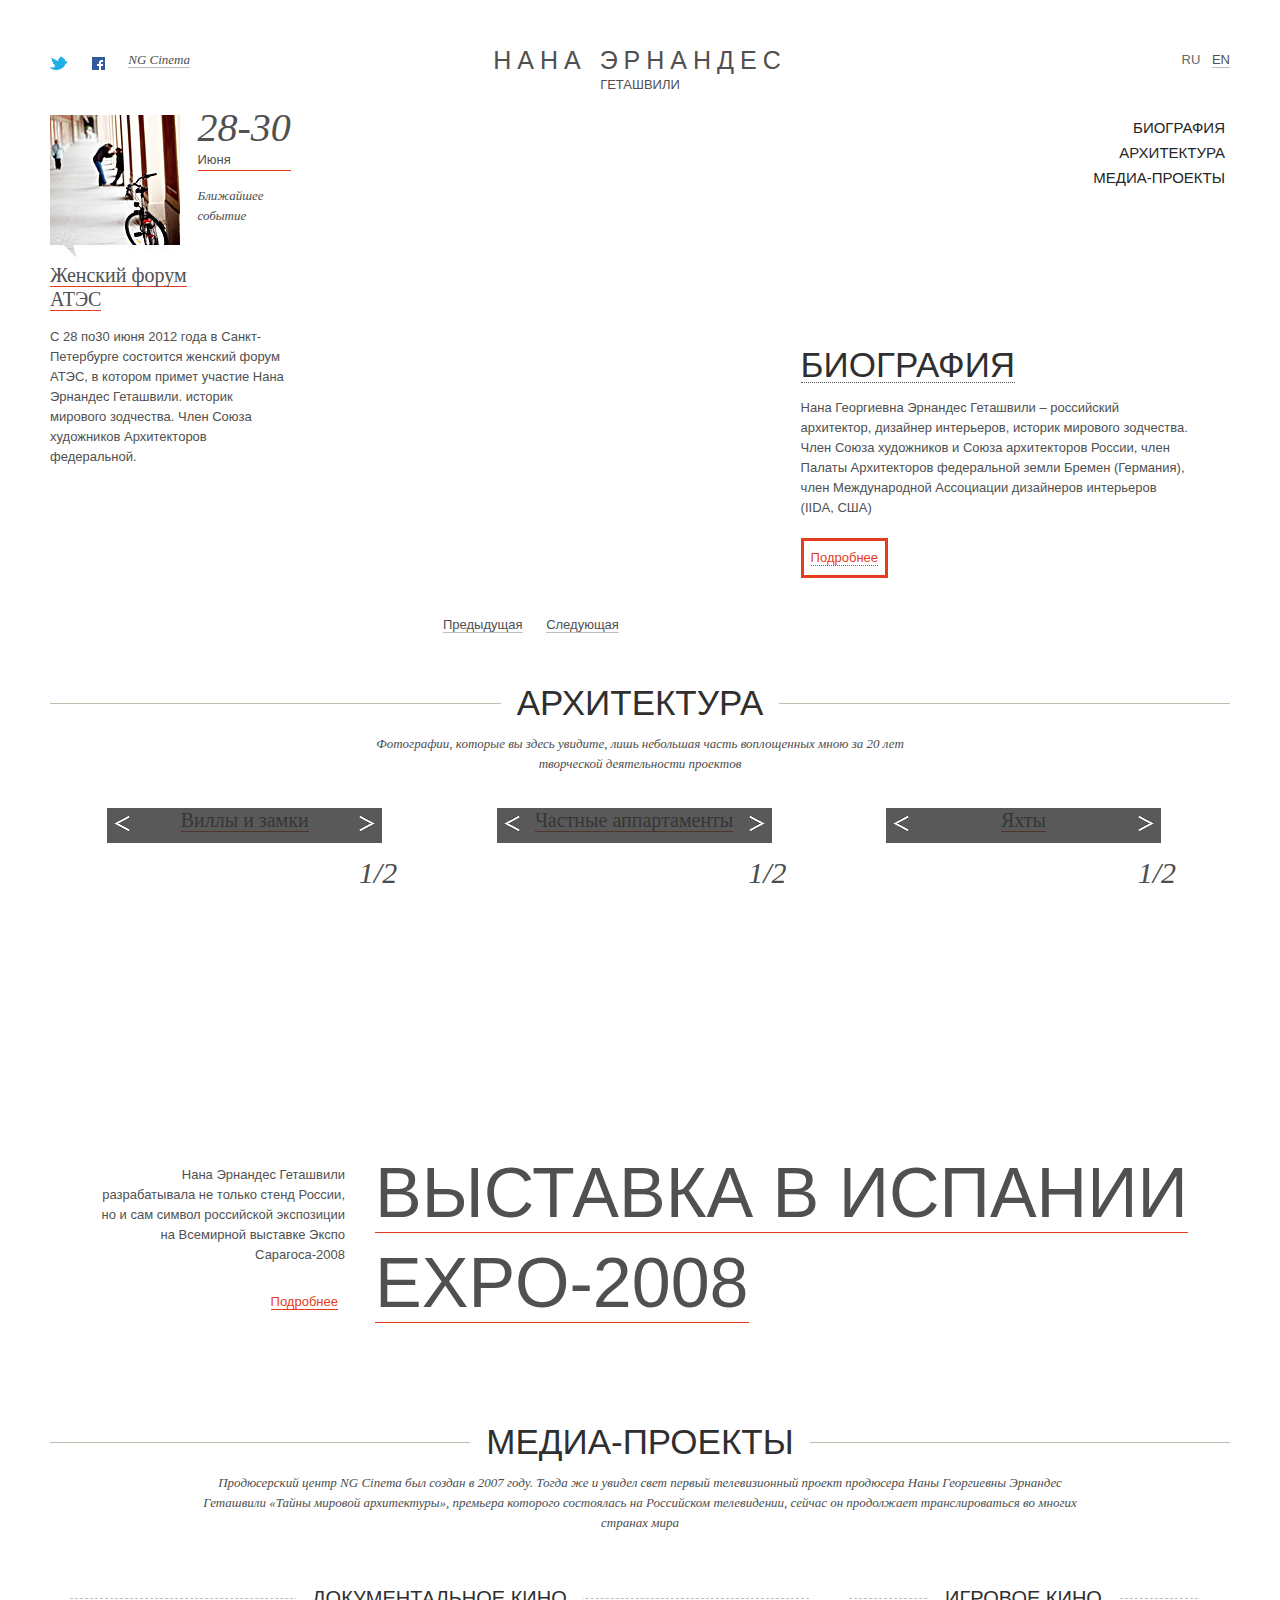
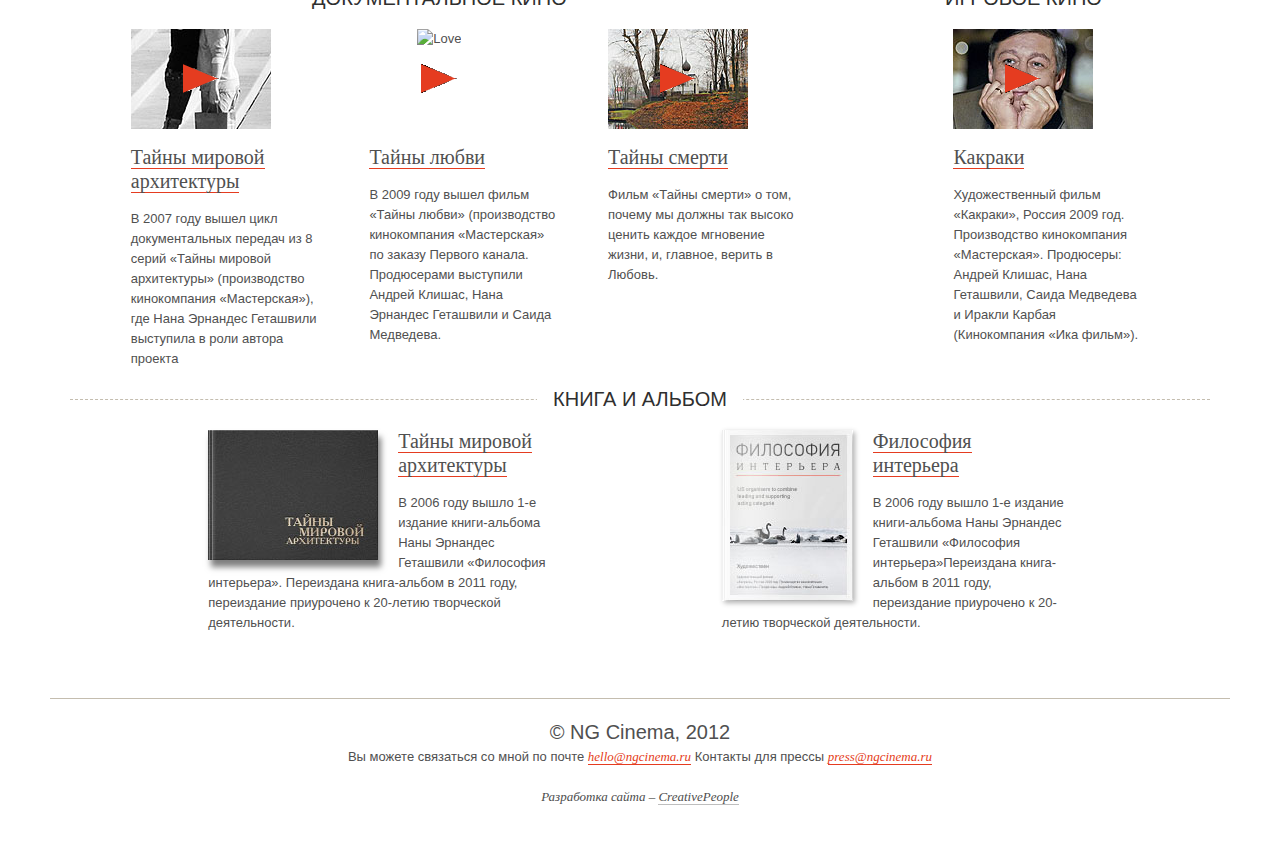
==== bundle/index.html @ bd3f0932 "static files added" ====
<!doctype html>
<html lang="ru">
<head>
	<meta charset="UTF-8">
	<title>Нана Эрнандес Геташвили - Официальный сайт</title>
	<link rel="stylesheet" href="main.css">
</head>
<body>
	<header class="row">
		<div class="lang span25">
			<ul>
				<li class="active lang__elem">
					<a class="soft-link lang__link" href="#">ru</a>
				</li>
				<li class="lang__elem">
					<a class="soft-link lang__link" href="#">en</a>
				</li>
			</ul>
		</div>
		<div class="social span25">
			<ul class="social-list">
				<li class="social__elem twitter">
					<a href="#">
						<img src="img/sprite.png" alt="Twitter">
					</a>
				</li>
				<li class="social__elem facebook">
					<a href="#">
						<img src="img/sprite.png" alt="Facebook">
					</a>
				</li>				
				<li class="social__elem">
					<a class="soft-link emphasis" href="#">
						NG Cinema
					</a>
				</li>
			</ul>
		</div>
		<div class="title span50">
			<p class="title__master">
                Нана Эрнандес
                <br>
                <span class="title__slave">Геташвили</span>
			</p>
		</div>
	</header>
	<div class="row">
		<aside class="event span25">
			<div class="row">
				<div class="span50 slide-show">
						<img class="slide-show__img" src="img/event/3.jpg" alt="Фото форума">
				</div>
				<div class="event__date span50">
					<div class="date-heading">
						<p class="date-heading__days"> 28-30 </p>
						<p class="date-heading__month"> Июня </p>
					</div>
					<p class="emphasis">
						Ближайшее<br>событие
					</p>
				</div>
			</div>
			<section class="article event__article">
				<div class="article__header-block">
					<h3 class="article__header"><a href="#">Женский форум <br> АТЭС</a></h3>
			</div>
				<p class="article__text">
					С 28 по30 июня 2012 года в Санкт-Петербурге состоится женский форум АТЭС, в котором примет участие Нана Эрнандес Геташвили.  историк мирового зодчества.  Член Союза художников Архитекторов федеральной.
				</p>
			</section>
		</aside>
		<div class="span50">
			<div class="big-carousel">
				<div class="big-carousel__wrapper">	
					<div class="big-carousel__img-block">
						<img class="big-carousel__img" src="img/bio-carousel/1.jpg" alt="Нана Геташвили">
						<img class="big-carousel__img" src="img/bio-carousel/2.jpg" alt="Нана Геташвили">
						<img class="big-carousel__img" src="img/bio-carousel/3.jpg" alt="Нана Геташвили">
					</div>
					<p class="big-carousel__progress"><span class="position">1</span>/<span class="of">3</span></p>
				</div>
				<div class="big-carousel__controls-block">
					<span class="big-carousel__prev"><a class="soft-link" href="#">Предыдущая</a></span>
					<span class="big-carousel__next"><a class="soft-link" href="#">Следующая</a></span>
				</div>
			</div>
		</div>
		<nav class="nav span25">
			<ul class="nav__list">
				<li class="nav__elem"><a class="nav__link" href="#bio">Биография</a></li>
				<li class="nav__elem"><a class="nav__link" href="#architecture">Архитектура</a></li>
				<li class="nav__elem"><a class="nav__link" href="#media">Медиа-проекты</a></li>
			</ul>
		</nav>
		<section id="bio" class="bio section">
			<h1 class="bio__header">
				Биография
			</h1>
			<p>
				Нана Георгиевна Эрнандес Геташвили – российский  архитектор, дизайнер интерьеров, историк мирового зодчества.  Член Союза художников и Союза архитекторов России, член Палаты Архитекторов федеральной земли Бремен (Германия), член Международной Ассоциации дизайнеров интерьеров (IIDA, США)
			</p>
			<span class="btn-more btn-more__emphasized"><a href="#">Подробнее</a></span>
		</section>
	</div>
	<section id="architecture" class="architecture row section">
		<div class="section__header-block">
			<h1 class="section__header">Архитектура</h1>
		</div>
		<p class="emphasis span50 push25 annotation">Фотографии, которые вы здесь увидите, лишь небольшая часть воплощенных мною за 20 лет творческой деятельности проектов</p>
		<div class="span33 small-block">
			<div class="article__header-block article__header-block-above">
				<h2 class="article__header"><a href="#">Виллы и замки</a></h2>
			</div>
			<div class="carousel">
				<div class="carousel__wrapper">
					<div class="carousel__img-block">
						<img class="carousel__img" src="img/arch/castles/1.jpg" alt="N-ский замок">
						<img class="carousel__img" src="img/arch/castles/1.jpg" alt="N-ский замок">
					</div>
					<div class="carousel__progress emphasis">
						<span class="position">1</span>/<span class="of">2</span>
					</div>
					<div class="carousel__controls-block emphasis">
						<span class="carousel__next"><a href="#"><img src="img/sprite.png" alt="Previous"></a></span>
						<span>
							<span class="carousel__title">Название проекта</span>
							<span class="carousel__title">Название проекта</span>
						</span>
						<span class="carousel__prev"><a href="#"><img src="img/sprite.png" alt="Next"></a></span>
					</div>
				</div>
			</div>
		</div>
		<div class="span33 small-block">
			<div class="article__header-block article__header-block-above">
				<h2 class="article__header"><a href="#">Частные аппартаменты</a></h2>
			</div>
			<div class="carousel">
				<div class="carousel__wrapper">
					<div class="carousel__img-block">
						<img class="carousel__img" src="img/arch/appartments/1.jpg" alt="Аппартаменты N">
						<img class="carousel__img" src="img/arch/appartments/2.jpg" alt="Аппартаменты N">
						<img class="carousel__img" src="img/arch/yachts/2.jpg" alt="Яхта N">
					</div>
					<div class="carousel__progress emphasis">
						<span class="position">1</span>/<span class="of">2</span>
					</div>
					<div class="carousel__controls-block emphasis">
						<span class="carousel__next"><a href="#"><img src="img/sprite.png" alt="Previous"></a></span>
						<span>
							<span class="carousel__title">Название проекта</span>
							<span class="carousel__title">Placeholder</span>
							<span class="carousel__title">Lorem ipsum</span>
						</span>
						<span class="carousel__prev"><a href="#"><img src="img/sprite.png" alt="Next"></a></span>
					</div>
				</div>
			</div>
		</div>
		<div class="span33 small-block">
			<div class="article__header-block article__header-block-above">
				<h2 class="article__header"><a href="#">Яхты</a></h2>
			</div>
			<div class="carousel">
				<div class="carousel__wrapper">
					<div class="carousel__img-block">
						<img class="carousel__img" src="img/arch/yachts/1.jpg" alt="Яхта N">
						<img class="carousel__img" src="img/arch/yachts/2.jpg" alt="Яхта N">
					</div>
					<div class="carousel__progress emphasis">
						<span class="position">1</span>/<span class="of">2</span>
					</div>
					<div class="carousel__controls-block emphasis">
						<span class="carousel__next"><a href="#"><img src="img/sprite.png" alt="Previous"></a></span>
						<span>
							<span class="carousel__title">Название проекта</span>
							<span class="carousel__title">Проекта название</span>
						</span>
						<span class="carousel__prev"><a href="#"><img src="img/sprite.png" alt="Next"></a></span>
					</div>
				</div>
			</div>
		</div>
		<section class="row billboard">
			<div class="span25">
				<div class="billboard__info">
					<p class="billboard__text">Нана Эрнандес Геташвили разрабатывала не только стенд России, но и сам символ российской экспозиции на Всемирной выставке Экспо Сарагоса-2008
					</p>
					<div class="btn-more"><a href="#">Подробнее</a></div>
				</div>
			</div>
			<div class="span75 billboard__header-block">
				<h3 class="billboard__header">
					<a href="#">Выставка в Испании EXPO-2008</a>
				</h3>
			</div>
		</section>
	</section>
	<section id="media" class="media section">
		<div class="section__header-block">
			<h1 class="section__header">Медиа-проекты</h1>
		</div>
		<p class="emphasis span75 push12 annotation">
				Продюсерский центр NG Cinema был создан в 2007 году. Тогда же и увидел свет первый телевизионный проект продюсера Наны Георгиевны Эрнандес Геташвили «Тайны мировой архитектуры», премьера которого состоялась на Российском телевидении, сейчас он продолжает транслироваться во многих странах мира
		</p>
		<div class="row">
			<div class="span100">
				<section class="subsection span66">
						<div class="subsection__header-block">
							<h2 class="subsection__header">Документальное кино</h2>
						</div>
						<div class="span100">
							<section class="article article-with-video">
								<div class="video">
									<img src="img/media/arch.jpg" alt="Архитектура">
									<span class="video__btn-play">
										<img src="img/sprite.png" alt="play" class="video__btn-img">
									</span>
								</div>
								<div class="article__elems-under-video">
									<div class="article__header-block">
										<h3 class="article__header"><a href="#">Тайны мировой <br>архитектуры</a></h3>
									</div>
									<p class="article__text">
										В 2007 году вышел цикл документальных передач 
			из 8 серий «Тайны мировой 
			архитектуры» (производство кинокомпания «Мастерская»), 
			где Нана Эрнандес Геташвили выступила в роли
			автора проекта
									</p>
								</div>
							</section>

							<section class="article article-with-video">
								<div class="video">
									<img src="img/media/Love.jpg" alt="Love">
									<span class="video__btn-play">
										<img src="img/sprite.png" alt="play" class="video__btn-img">
									</span>
								</div>
								<div class="article__elems-under-video">
									<div class="article__header-block">
										<h3 class="article__header"><a href="#">Тайны любви</a></h3>
									</div>
									<p class="article__text">
										В 2009 году вышел фильм 
			«Тайны любви» (производство кинокомпания «Мастерская» 
			по заказу Первого канала. Продюсерами выступили Андрей Клишас, Нана Эрнандес 
			Геташвили и Саида Медведева.
									</p>
								</div>
							</section>
				
							<section class="article article-with-video">
								<div class="video">
									<img src="img/media/death.jpg" alt="Death">
									<span class="video__btn-play">
										<img src="img/sprite.png" alt="play" class="video__btn-img">
									</span>
								</div>
								<div class="article__elems-under-video">
									<div class="article__header-block">
										<h3 class="article__header"><a href="#">Тайны смерти</a></h3>
									</div>
									<p class="article__text">
										Фильм «Тайны смерти» о том, почему мы должны так высоко ценить каждое мгновение жизни, 
			и, главное, верить в Любовь.
									</p>
								</div>
							</section>
						</div>
					</section>
				<section class="subsection span33">
					<div class="subsection__header-block">
						<h2 class="subsection__header">Игровое кино</h2>
					</div>
						<div class="row">
							<section class="article article-with-video span100">

								<div class="video">
									<img src="img/media/kakraki.jpg" alt="Kakraki">
									<span class="video__btn-play">
										<img src="img/sprite.png" alt="play" class="video__btn-img">
									</span>
								</div>

								<div class="article__elems-under-video">
										
										<div class="article__header-block">
											<h3 class="article__header"><a href="#">Какраки</a></h3>
										</div>
										<p class="article__text">
											Художественный фильм 
				«Какраки», Россия 2009 год. Производство кинокомпания «Мастерская». Продюсеры: 
				Андрей Клишас, Нана Геташвили, Саида Медведева и Иракли 
				Карбая (Кинокомпания «Ика фильм»).
										</p>

								</div>
							</section>
						</div>
					</section>
				</div>
			</div>
		<div class="row">
			<section class="span100 subsection">
				<div class="subsection__header-block">
					<h3 class="subsection__header">Книга и альбом</h3>
				</div>
				<div class="row">
					<section class="article article-book span50">
						<img src="img/media/archbook.jpg" alt="Тайны мировой архитектуры" class="book-img book-img-horizontal">
						<div class="article__header-block">
							<h3 class="article__header">Тайны мировой <br>архитектуры</h3>
						</div>
						<div class="article__text">В 2006 году вышло 1-е издание книги-альбома Наны Эрнандес Геташвили «Философия интерьера». Переиздана книга-альбом в 2011 году, переиздание приурочено к 20-летию творческой деятельности.</div>
					</section>
					<section class="article article-book span50">
						<img class="book-img book-img-vertical" src="img/media/philosophy.jpg" alt="Философия интерьера">
						<div class="article__header-block">
							<h3 class="article__header">Философия <br> интерьера</h3>
						</div>
						<div class="article__text">В 2006 году вышло 1-е издание книги-альбома Наны Эрнандес Геташвили «Философия интерьера»Переиздана книга-альбом в 2011 году, переиздание приурочено к 20-летию творческой деятельности.</div>
					</section>
				</div>
			</section>
		</div>
	</section>
	<footer>
		<h1 class="footer__title">© NG Cinema, 2012</h1>
		<p>Вы можете связаться со мной по почте <a class="agressive-link emphasis" href="mailto:hello@ngcinema.ru">hello@ngcinema.ru</a> Контакты для прессы <a href="mailto:press@ngcinema.ru" class="emphasis agressive-link">press@ngcinema.ru</a></p>
		<br>
		<p class="emphasis">Разработка сайта – <a href="http://cpeople.ru" class="soft-link">CreativePeople</a></p>
	</footer>
</body>
<!--[if lt IE 9]>
    <script src="../bower_components/html5shiv/dist/html5shiv.js"></script>
    <script src="../bower_components/rem-unit-polyfill/js/rem.min.js"></script>
<![endif]-->
<script src="../bower_components/jquery-legacy/jquery.min.js"></script>
<script src="js/carousel.js"></script>
</html>
---- bundle/main.css ----
html, body, div, span, applet, object, iframe,
h1, h2, h3, h4, h5, h6, p, blockquote, pre,
a, abbr, acronym, address, big, cite, code,
del, dfn, em, img, ins, kbd, q, s, samp,
small, strike, strong, sub, sup, tt, var,
b, u, i, center,
dl, dt, dd, ol, ul, li,
fieldset, form, label, legend,
table, caption, tbody, tfoot, thead, tr, th, td,
article, aside, canvas, details, embed,
figure, figcaption, footer, header, hgroup,
menu, nav, output, ruby, section, summary,
time, mark, audio, video {
  margin: 0;
  padding: 0; }

.emphasis {
  font: italic 0.8125rem/1.25rem "PT Serif Caption", "pt_serif_caption", serif;
  color: #4d4d4d; }

.btn-more {
  display: inline-block;
  margin: 20px 0 20px;
  padding: 7px;
  color: #e53c20;
  clear: both; }
  .btn-more a {
    border-bottom: 1px solid #e53c20; }

.btn-more__emphasized {
  border: 3px solid #e53c20; }
  .btn-more__emphasized a {
    border-bottom: 1px dotted #e53c20; }

.soft-link {
  border-bottom: 1px solid #bebebe; }
  .soft-link:active {
    color: #666666; }

.annotation {
  position: relative;
  display: block;
  margin-bottom: 35px;
  text-align: center; }

.video {
  cursor: pointer;
  width: 140px;
  height: 100px;
  position: relative;
  display: inline-block;
  margin: 0 auto 17px;
  float: none; }
  .video:hover .video__btn-img {
    left: 0;
    top: -43px; }

.video__btn-play {
  position: absolute;
  left: 52px;
  top: 35px;
  width: 36px;
  height: 29px;
  overflow: hidden; }

.video__btn-img {
  position: relative;
  left: 0;
  top: -14px; }

.book-img {
  float: left;
  margin-right: 20px; }

.book-img-horizontal {
  -webkit-box-shadow: 3px 7px 6px rgba(0, 0, 0, 0.5);
  box-shadow: 3px 7px 6px rgba(0, 0, 0, 0.5); }

.book-img-vertical {
  -webkit-box-shadow: 2px 2px 5px rgba(0, 0, 0, 0.3);
  box-shadow: 2px 2px 5px rgba(0, 0, 0, 0.3); }

.agressive-link {
  color: #e53c20;
  border-bottom: 1px solid #e53c20; }

.span25, .span50, .span33, .span66, .span75, .span100 {
  display: inline-block;
  vertical-align: top;
  position: relative;
  -webkit-box-sizing: border-box;
  -moz-box-sizing: border-box;
  box-sizing: border-box;
  float: left; }

.span25 {
  width: 25%; }

.span33 {
  width: 33%; }

.span50 {
  width: 50%; }

.span66 {
  width: 66%; }

.span75 {
  width: 75%; }

.span100 {
  width: 100%; }

.row {
  width: 100%;
  clear: both;
  position: relative; }
  .row:after {
    display: table;
    content: " ";
    clear: both; }

.push25 {
  margin-left: 25%; }

.push12 {
  margin-left: 12.5%; }

.section__header {
  font: 2.1875rem/1.875rem "DINPro", "dinpro-regular", sans-serif;
  color: #2f2f2f;
  text-transform: uppercase;
  display: inline-block;
  position: relative;
  background-color: white;
  padding: 0 16px 0;
  top: 17.5px; }

.section__header-block {
  border-bottom: 1px solid #c4bdaf;
  margin-bottom: 30px;
  text-align: center; }

.subsection {
  text-align: center; }

.subsection__header-block {
  border-bottom: 1px dashed #c4bdaf;
  padding: 0 40px 0;
  margin: 0 20px 30px;
  text-align: center; }

.subsection__header {
  display: inline-block;
  position: relative;
  top: 15px;
  padding: 0 16px 0;
  background-color: white;
  text-transform: uppercase;
  color: #2f2f2f;
  font: 1.25rem/1.875rem "DINPro", "dinpro-regular", sans-serif; }

.article, .subsection {
  display: inline-block; }

.article {
  width: 235px;
  display: inline-block;
  vertical-align: top;
  float: none; }

.article-book {
  width: 350px;
  margin: auto 80px auto; }

.article__header-block {
  margin-bottom: 15px;
  text-align: left;
  display: block; }

.article__header-block-above {
  text-align: center; }

.article__header {
  font: 1.25rem/1.375rem "Times New Roman", "Linux Libertine", serif;
  border-bottom: 1px solid #e53c20;
  display: inline; }

.article__text {
  text-align: left; }

.article__elems-under-video {
  margin-left: 47.5px; }

/* Generated by Font Squirrel (http://www.fontsquirrel.com) on November 23, 2013 */
@font-face {
  font-family: 'pt_serif_caption';
  src: url("ptz56f-webfont.eot");
  src: url("ptz56f-webfont.eot?#iefix") format("embedded-opentype"), url("ptz56f-webfont.woff") format("woff"), url("ptz56f-webfont.ttf") format("truetype"), url("ptz56f-webfont.svg#pt_serif_captionitalic") format("svg");
  font-weight: normal;
  font-style: italic; }

@font-face {
  font-family: 'dinpro-regular';
  src: url("dinpro-regular-webfont.eot");
  src: url("dinpro-regular-webfont.eot?#iefix") format("embedded-opentype"), url("dinpro-regular-webfont.woff") format("woff"), url("dinpro-regular-webfont.ttf") format("truetype"), url("dinpro-regular-webfont.svg#dinpro-regularregular") format("svg");
  font-weight: normal;
  font-style: normal; }

header {
  margin-bottom: 20px; }

.social {
  text-align: left; }

.social__elem {
  overflow: hidden;
  margin-right: 20px;
  height: 20px;
  vertical-align: bottom; }

.twitter {
  width: 18px;
  height: 14px; }
  .twitter img {
    position: relative;
    left: 0;
    top: 0; }

.facebook {
  width: 13px;
  height: 13px; }
  .facebook img {
    position: relative;
    left: -18px;
    top: 0; }

.title__master {
  margin: 0 auto 0;
  text-align: center;
  text-transform: uppercase;
  font: 1.5625rem/1.25rem "DINPro", "dinpro-regular", sans-serif;
  letter-spacing: 0.375rem; }

.title__slave {
  font: 0.8125rem/1.25rem "DINPro", "dinpro-regular", sans-serif;
  letter-spacing: normal; }

.lang {
  float: right;
  text-align: right;
  text-transform: uppercase; }

.lang__elem {
  margin-left: 8px; }

.lang__elem.active .lang__link {
  border-style: none;
  cursor: default;
  color: #666666; }

.event {
  float: left; }

.date-heading {
  border-bottom: 1px solid #e53c20;
  margin-bottom: 15px;
  display: inline-block;
  float: left; }

.date-heading__days {
  font: italic 2.5rem/1.5625rem "PT Serif Caption", "pt_serif_caption", serif;
  margin-bottom: 10px; }

.nav {
  color: #252525;
  text-align: right;
  font: 0.9375rem/1.5625rem "DINPro", "dinpro-regular", sans-serif;
  text-transform: uppercase; }

.nav__elem {
  display: list-item; }

.nav__link {
  border: none;
  padding: 0 5px 0; }
  .nav__link:hover {
    background-color: #ebe7d6; }

.big-carousel {
  padding: 0 30px 0;
  position: relative;
  margin-bottom: 35px; }

.big-carousel__prev, .big-carousel__next {
  padding-left: 20px; }

.big-carousel__controls-block {
  text-align: left;
  margin-left: 48px; }

.big-carousel__wrapper {
  width: 490px;
  height: 500px;
  position: relative;
  margin: auto; }

.big-carousel__img {
  display: none; }
  .big-carousel__img.active {
    display: inline; }

.big-carousel__progress {
  font: italic 3.125rem/1.875rem "PT Serif Caption", "pt_serif_caption", serif;
  position: absolute;
  left: 18px;
  bottom: 15px;
  color: white; }

.bio {
  position: absolute;
  top: 235px;
  right: 40px;
  width: 33%; }

.bio__header {
  font: 2.1875rem/1.875rem "DINPro", "dinpro-regular", sans-serif;
  color: #2f2f2f;
  text-transform: uppercase;
  display: inline-block;
  padding-bottom: 2px;
  margin-bottom: 15px;
  border-bottom: 1px dotted #505050; }

.billboard {
  margin-bottom: 70px; }

.billboard__header-block {
  padding-left: 30px; }

.billboard__header {
  display: inline;
  text-transform: uppercase;
  font: 4.375rem/5.625rem "DINPro", "dinpro-regular", sans-serif;
  border-bottom: 1px solid #e53c20; }

.billboard__info {
  padding-left: 50px;
  padding-top: 17px;
  float: right;
  text-align: right; }

.carousel__wrapper {
  position: relative; }

.carousel__img-block {
  position: relative;
  overflow: hidden; }

.carousel__img {
  position: absolute;
  display: list-item; }
  .carousel__img.active {
    display: inline;
    position: relative; }

.carousel__progress {
  position: absolute;
  top: 15px;
  right: -15px;
  font-size: 30px; }

.carousel__controls-block {
  color: white;
  background-color: #2f2f2f;
  background-color: rgba(47, 47, 47, 0.8);
  width: 275px;
  height: 35px;
  position: absolute;
  bottom: 5px; }

.carousel__title-block {
  display: inline-block; }

.carousel__title {
  position: relative;
  top: 5px;
  display: none; }

.carousel__title.active {
  display: inline; }

.carousel__prev, .carousel__next {
  position: relative;
  top: 7px;
  overflow: hidden;
  margin: 0 7px 0;
  width: 16px;
  height: 17px; }

.carousel__prev {
  float: left; }
  .carousel__prev img {
    left: 0;
    top: -73px;
    position: relative; }
  .carousel__prev:hover img {
    left: 0;
    top: -90px; }

.carousel__next {
  float: right; }
  .carousel__next img {
    left: -18px;
    top: -73px;
    position: relative; }
  .carousel__next:hover img {
    left: -18px;
    top: -90px; }

.carousel {
  width: 275px;
  height: 190px;
  margin: 0 auto 110px;
  text-align: center; }

body {
  padding: 50px 50px 0;
  font: 0.8125rem/1.25rem "Arial", "Liberation Sans", sans-serif;
  color: #505050;
  min-width: 1100px;
  max-width: 1400px; }

a {
  text-decoration: none;
  color: inherit; }

ul {
  list-style-type: none; }

li {
  display: inline-block; }

footer {
  border-top: 1px solid #c4bdaf;
  margin: 65px 0 45px;
  padding-top: 18px;
  text-align: center; }

.footer__title {
  font: 1.25rem/1.875rem "DINPro", "dinpro-regular", sans-serif; }
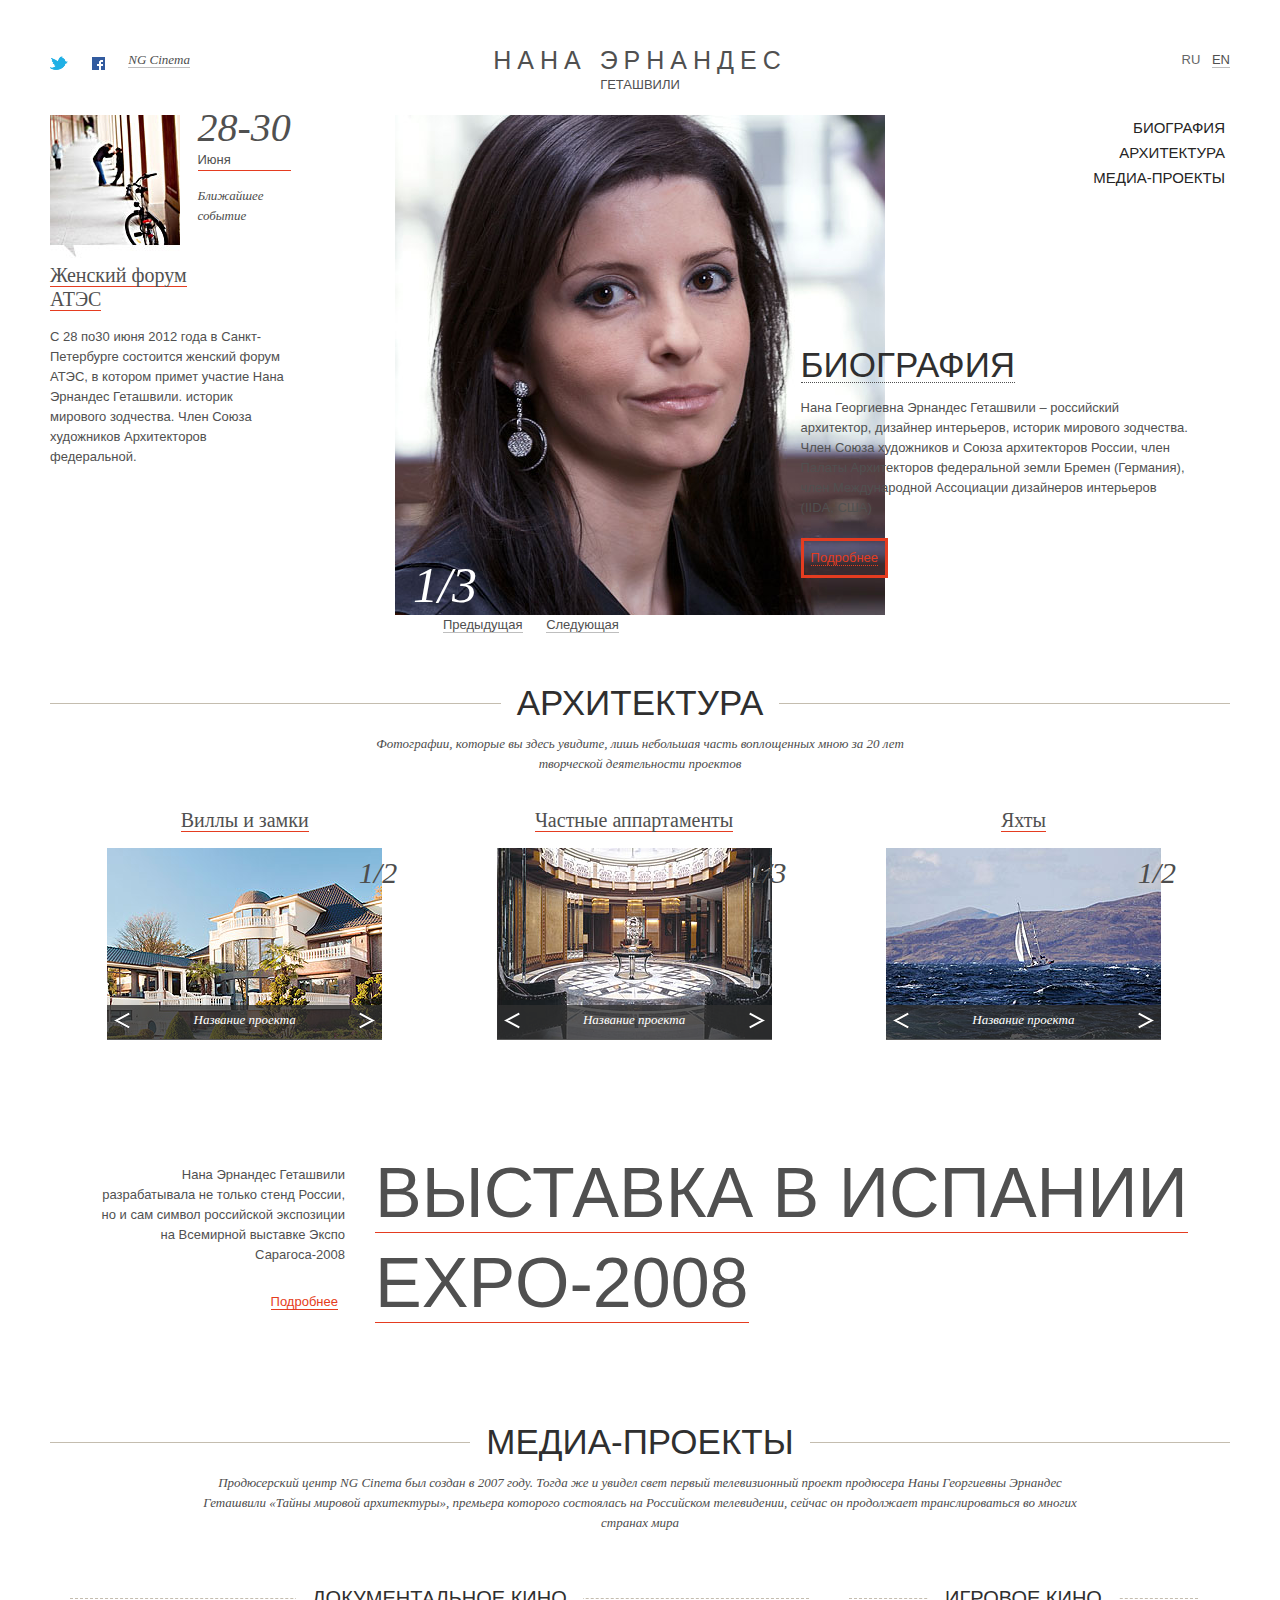
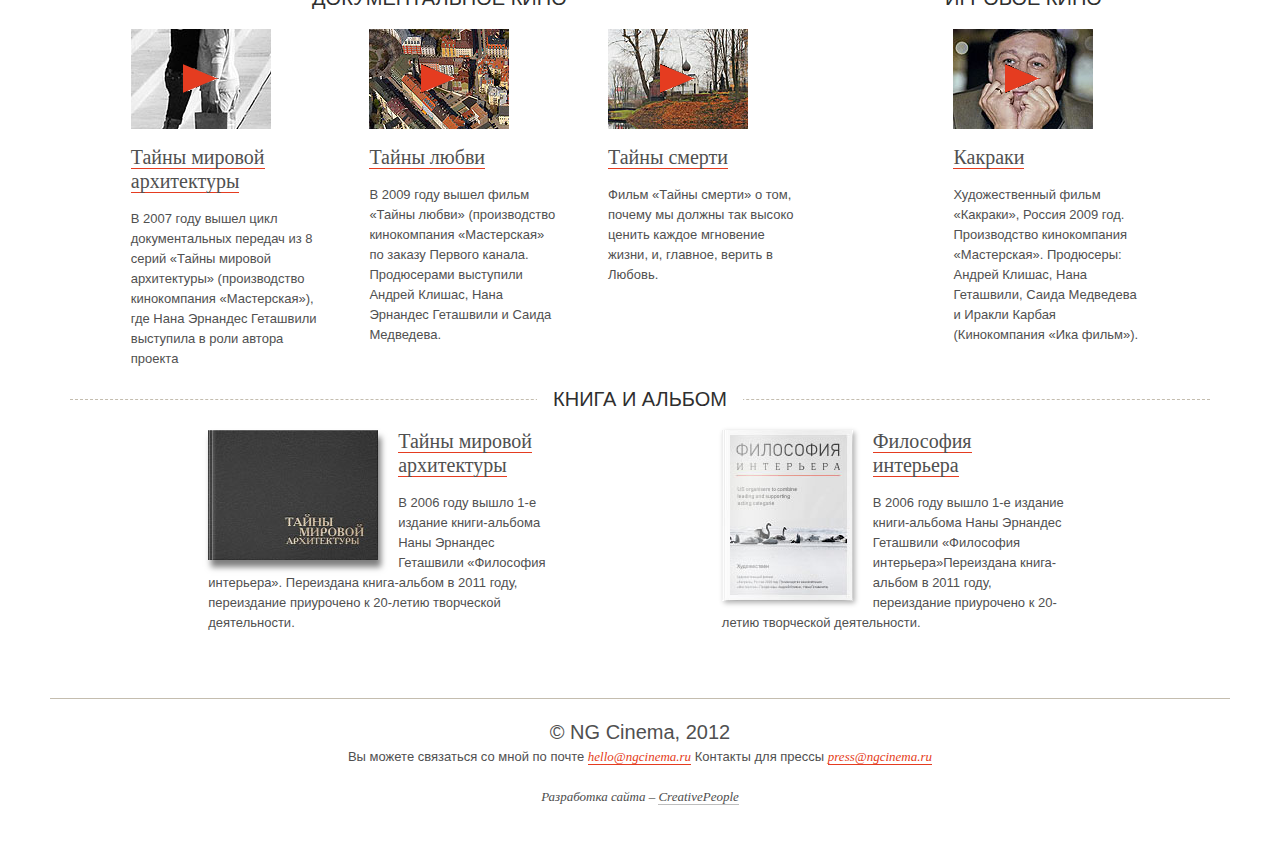
==== commit 6dc30b49: "minor fix" ====
--- a/bundle/index.html
+++ b/bundle/index.html
@@ -233,7 +233,7 @@
 
 							<section class="article article-with-video">
 								<div class="video">
-									<img src="img/media/Love.jpg" alt="Love">
+									<img src="img/media/love.jpg" alt="Love">
 									<span class="video__btn-play">
 										<img src="img/sprite.png" alt="play" class="video__btn-img">
 									</span>
@@ -337,6 +337,6 @@
     <script src="../bower_components/html5shiv/dist/html5shiv.js"></script>
     <script src="../bower_components/rem-unit-polyfill/js/rem.min.js"></script>
 <![endif]-->
-<script src="../bower_components/jquery-legacy/jquery.min.js"></script>
+<script src="//code.jquery.com/jquery-1.10.2.min.js"></script>
 <script src="js/carousel.js"></script>
 </html>